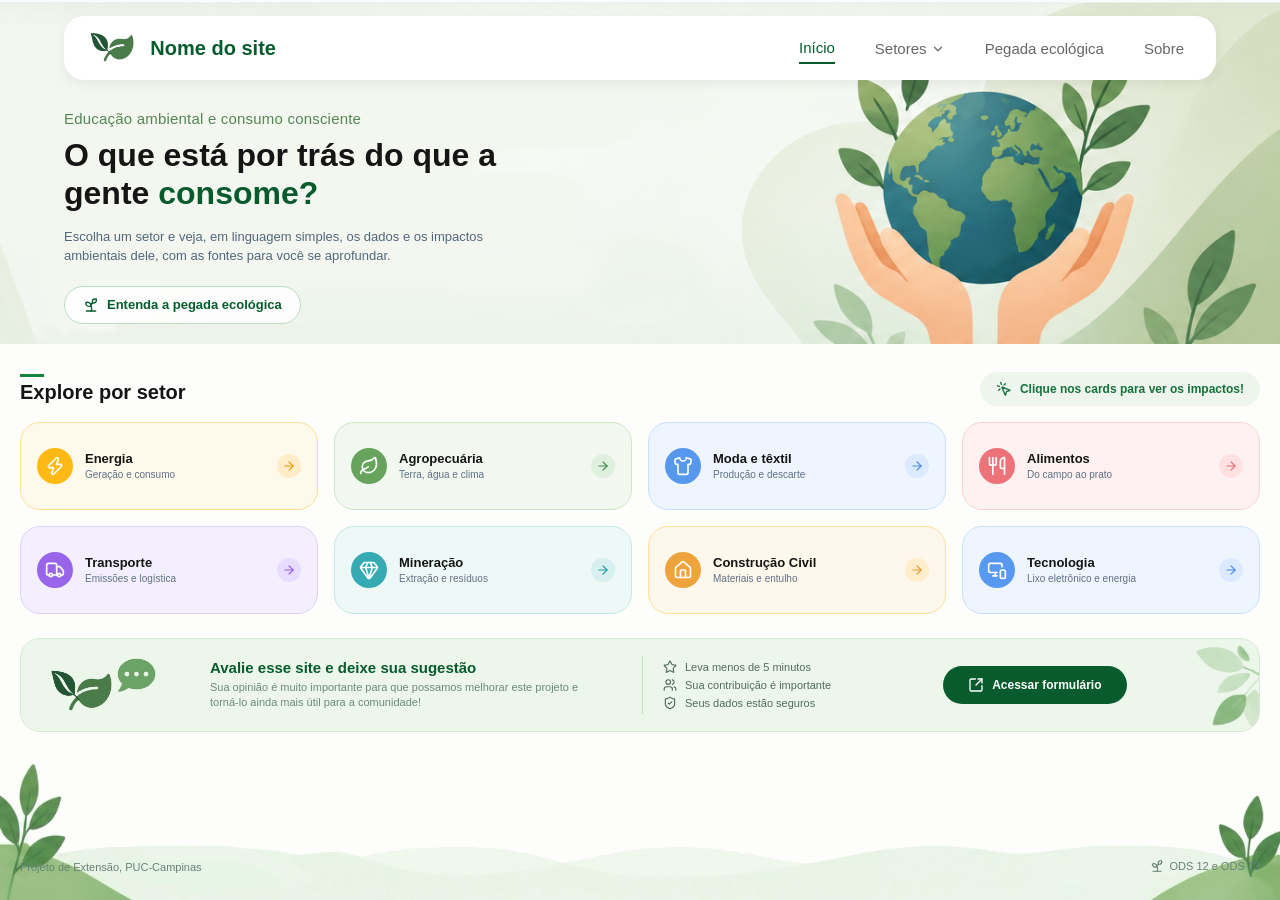
==== src/html/home.html @ e3c3a55b "criacao da pagina da pegada ecologica" ====
<!DOCTYPE html>
<html lang="pt-BR">
<head>
    <meta charset="UTF-8">
    <meta name="viewport" content="width=device-width, initial-scale=1.0">

    <title>Consumo Consciente</title>

    <link rel="stylesheet" href="../css/home.css">
    <script src="../js/home.js" defer></script>
</head>

<body>

    <!-- ícones (sprite svg, fica escondido e é reaproveitado nos cards e no dropdown) -->
    <svg width="0" height="0" style="position:absolute" aria-hidden="true">

        <symbol id="icon-energia" viewBox="0 0 24 24">
            <path d="M15.914 4a1.5 1.5 0 00-2.474-1.561l-9 9A1.5 1.5 0 005.5 14h4.002a.5.5 0 01.471.666L8.086 20a1.5 1.5 0 002.475 1.56l9-9A1.5 1.5 0 0018.5 10h-3.997a.5.5 0 01-.472-.667z" />
        </symbol>

        <symbol id="icon-agropecuaria" viewBox="0 0 24 24">
            <path d="M11 20a10 10 0 0010-10 25.9 25.9 0 00-1.04-7.281 1 1 0 00-1.755-.325C15.833 5.5 13 5.5 9.8 6.1A7 7 0 0011 20" />
            <path d="M2 21a5 5 0 012.911-4.544C7.613 15.212 8.351 15.24 11 13" />
        </symbol>

        <symbol id="icon-moda" viewBox="0 0 24 24">
            <path d="M20.38 3.46 16 2a4 4 0 0 1-8 0L3.62 3.46a2 2 0 0 0-1.34 2.23l.58 3.47a1 1 0 0 0 .99.84H6v10c0 1.1.9 2 2 2h8a2 2 0 0 0 2-2V10h2.15a1 1 0 0 0 .99-.84l.58-3.47a2 2 0 0 0-1.34-2.23z" />
        </symbol>

        <symbol id="icon-alimentos" viewBox="0 0 24 24">
            <path d="M3 2v7c0 1.1.9 2 2 2h4a2 2 0 0 0 2-2V2" />
            <path d="M7 2v20" />
            <path d="M21 15V2a5 5 0 0 0-5 5v6c0 1.1.9 2 2 2h3Zm0 0v7" />
        </symbol>

        <symbol id="icon-transporte" viewBox="0 0 24 24">
            <path d="M14 18V6a2 2 0 0 0-2-2H4a2 2 0 0 0-2 2v11a1 1 0 0 0 1 1h2" />
            <path d="M15 18H9" />
            <path d="M19 18h2a1 1 0 0 0 1-1v-3.65a1 1 0 0 0-.22-.624l-3.48-4.35A1 1 0 0 0 17.52 8H14" />
            <circle cx="17" cy="18" r="2" />
            <circle cx="7" cy="18" r="2" />
        </symbol>

        <symbol id="icon-mineracao" viewBox="0 0 24 24">
            <path d="M10.5 3 8 9l4 13 4-13-2.5-6" />
            <path d="M17 3a2 2 0 0 1 1.6.8l3 4a2 2 0 0 1 .013 2.382l-7.99 10.986a2 2 0 0 1-3.247 0l-7.99-10.986A2 2 0 0 1 2.4 7.8l2.998-3.997A2 2 0 0 1 7 3z" />
            <path d="M2 9h20" />
        </symbol>

        <symbol id="icon-construcao" viewBox="0 0 24 24">
            <path d="M15 21v-8a1 1 0 0 0-1-1h-4a1 1 0 0 0-1 1v8" />
            <path d="M3 10a2 2 0 0 1 .709-1.528l7-6a2 2 0 0 1 2.582 0l7 6A2 2 0 0 1 21 10v9a2 2 0 0 1-2 2H5a2 2 0 0 1-2-2z" />
        </symbol>

        <symbol id="icon-tecnologia" viewBox="0 0 24 24">
            <path d="M18 8V6a2 2 0 0 0-2-2H4a2 2 0 0 0-2 2v7a2 2 0 0 0 2 2h8" />
            <path d="M10 19v-3.96 3.15" />
            <path d="M7 19h5" />
            <rect width="6" height="10" x="16" y="12" rx="2" />
        </symbol>

        <symbol id="icon-brota" viewBox="0 0 24 24">
            <path d="M14 9.536V7a4 4 0 0 1 4-4h1.5a.5.5 0 0 1 .5.5V5a4 4 0 0 1-4 4 4 4 0 0 0-4 4c0 2 1 3 1 5a5 5 0 0 1-1 3" />
            <path d="M4 9a5 5 0 0 1 8 4 5 5 0 0 1-8-4" />
            <path d="M5 21h14" />
        </symbol>

        <symbol id="icon-clique" viewBox="0 0 24 24">
            <path d="M14 4.1 12 6" />
            <path d="m5.1 8-2.9-.8" />
            <path d="m6 12-1.9 2" />
            <path d="M7.2 2.2 8 5.1" />
            <path d="M9.037 9.69a.498.498 0 0 1 .653-.653l11 4.5a.5.5 0 0 1-.074.949l-4.349 1.041a1 1 0 0 0-.74.739l-1.04 4.35a.5.5 0 0 1-.95.074z" />
        </symbol>

        <symbol id="icon-chat" viewBox="0 0 24 24">
            <path d="M2.992 16.342a2 2 0 0 1 .094 1.167l-1.065 3.29a1 1 0 0 0 1.236 1.168l3.413-.998a2 2 0 0 1 1.099.092 10 10 0 1 0-4.777-4.719" />
            <path d="M8 12h.01" />
            <path d="M12 12h.01" />
            <path d="M16 12h.01" />
        </symbol>

        <symbol id="icon-estrela" viewBox="0 0 24 24">
            <path d="M11.525 2.295a.53.53 0 0 1 .95 0l2.31 4.679a2.123 2.123 0 0 0 1.595 1.16l5.166.756a.53.53 0 0 1 .294.904l-3.736 3.638a2.123 2.123 0 0 0-.611 1.878l.882 5.14a.53.53 0 0 1-.771.56l-4.618-2.428a2.122 2.122 0 0 0-1.973 0L6.396 21.01a.53.53 0 0 1-.77-.56l.881-5.139a2.122 2.122 0 0 0-.611-1.879L2.16 9.795a.53.53 0 0 1 .294-.906l5.165-.755a2.122 2.122 0 0 0 1.597-1.16z" />
        </symbol>

        <symbol id="icon-pessoas" viewBox="0 0 24 24">
            <path d="M16 21v-2a4 4 0 0 0-4-4H6a4 4 0 0 0-4 4v2" />
            <path d="M16 3.128a4 4 0 0 1 0 7.744" />
            <path d="M22 21v-2a4 4 0 0 0-3-3.87" />
            <circle cx="9" cy="7" r="4" />
        </symbol>

        <symbol id="icon-escudo" viewBox="0 0 24 24">
            <path d="M20 13c0 5-3.5 7.5-7.66 8.95a1 1 0 0 1-.67-.01C7.5 20.5 4 18 4 13V6a1 1 0 0 1 1-1c2 0 4.5-1.2 6.24-2.72a1.17 1.17 0 0 1 1.52 0C14.51 3.81 17 5 19 5a1 1 0 0 1 1 1z" />
            <path d="m9 12 2 2 4-4" />
        </symbol>

        <symbol id="icon-seta-baixo" viewBox="0 0 24 24">
            <path d="m6 9 6 6 6-6" />
        </symbol>

        <symbol id="icon-seta-direita" viewBox="0 0 24 24">
            <path d="M5 12h14" />
            <path d="m12 5 7 7-7 7" />
        </symbol>

        <symbol id="icon-compartilhar" viewBox="0 0 24 24">
            <path d="M21 13v6a2 2 0 0 1-2 2H5a2 2 0 0 1-2-2V5a2 2 0 0 1 2-2h6" />
            <path d="m21 3-9 9" />
            <path d="M15 3h6v6" />
        </symbol>

    </svg>


    <!-- header -->
    <header class="header">
        <div class="navbar">

            <a href="home.html" class="logo">
                <span class="logo-icon">
                    <img src="../../assets/home/planta_icon.PNG" alt="">
                </span>
                <span>Nome do site</span>
            </a>

            <nav class="menu">
                <a href="home.html" class="active">Início</a>

                <div class="dropdown">
                    <button class="dropdown-toggle" type="button" aria-expanded="false">
                        Setores 
                        <span class="dropdown-arrow">
                            <svg class="icon" aria-hidden="true"><use href="#icon-seta-baixo"></use></svg>
                        </span>
                    </button>

                    <div class="dropdown-menu">
                        <a href="energia.html">
                            <svg class="icon" aria-hidden="true"><use href="#icon-energia"></use></svg>
                            Energia
                        </a>
                        <a href="agropecuaria.html">
                            <svg class="icon" aria-hidden="true"><use href="#icon-agropecuaria"></use></svg>
                            Agropecuária
                        </a>
                        <a href="moda-textil.html">
                            <svg class="icon" aria-hidden="true"><use href="#icon-moda"></use></svg>
                            Moda e têxtil
                        </a>
                        <a href="alimentos.html">
                            <svg class="icon" aria-hidden="true"><use href="#icon-alimentos"></use></svg>
                            Alimentos
                        </a>
                        <a href="transporte.html">
                            <svg class="icon" aria-hidden="true"><use href="#icon-transporte"></use></svg>
                            Transporte
                        </a>
                        <a href="mineracao.html">
                            <svg class="icon" aria-hidden="true"><use href="#icon-mineracao"></use></svg>
                            Mineração
                        </a>
                        <a href="construcao-civil.html">
                            <svg class="icon" aria-hidden="true"><use href="#icon-construcao"></use></svg>
                            Construção Civil
                        </a>
                        <a href="tecnologia.html">
                            <svg class="icon" aria-hidden="true"><use href="#icon-tecnologia"></use></svg>
                            Tecnologia
                        </a>
                    </div>
                </div>

                <a href="pegada.html">
                    Pegada ecológica
                </a>
                <a href="#sobre">Sobre</a>
            </nav>

        </div>
    </header>


    <!-- banner -->
    <main>

        <section class="hero">

            <div class="hero-content">

                <span class="hero-subtitle">
                    Educação ambiental e consumo consciente
                </span>

                <h1>
                    O que está por trás do que a gente
                    <span>consome?</span>
                </h1>

                <p>
                    Escolha um setor e veja, em linguagem simples,
                    os dados e os impactos ambientais dele,
                    com as fontes para você se aprofundar.
                </p>

                <a href="pegada-ecologica.html" class="hero-button">
                    <svg class="icon" aria-hidden="true"><use href="#icon-brota"></use></svg>
                    Entenda a pegada ecológica
                </a>

            </div>

            <!-- imagem da terra -->
            <div class="hero-image">
                <img src="../../assets/home/banner.png" alt="Planeta Terra">
            </div>

        </section>


        <!-- setores -->
        <section class="sectors" id="setores">

            <div class="section-heading">

                <div>
                    <span class="heading-line"></span>
                    <h2>Explore por setor</h2>
                </div>

                <span class="impact-button">
                    <svg class="icon" aria-hidden="true"><use href="#icon-clique"></use></svg>
                    Clique nos cards para ver os impactos!
                </span>

            </div>


            <div class="sector-grid">

                <!-- energia -->
                <a href="energia.html" class="sector-card energy">
                    <div class="sector-icon">
                        <svg class="icon" aria-hidden="true"><use href="#icon-energia"></use></svg>
                    </div>
                    <div class="sector-info">
                        <h3>Energia</h3>
                        <p>Geração e consumo</p>
                    </div>
                    <span class="sector-arrow">
                        <svg class="icon" aria-hidden="true"><use href="#icon-seta-direita"></use></svg>
                    </span>
                </a>

                <!-- agropecuaria -->
                <a href="agropecuaria.html" class="sector-card agriculture">
                    <div class="sector-icon">
                        <svg class="icon" aria-hidden="true"><use href="#icon-agropecuaria"></use></svg>
                    </div>
                    <div class="sector-info">
                        <h3>Agropecuária</h3>
                        <p>Terra, água e clima</p>
                    </div>
                    <span class="sector-arrow">
                        <svg class="icon" aria-hidden="true"><use href="#icon-seta-direita"></use></svg>
                    </span>
                </a>

                <!-- moda e textil -->
                <a href="moda-textil.html" class="sector-card fashion">
                    <div class="sector-icon">
                        <svg class="icon" aria-hidden="true"><use href="#icon-moda"></use></svg>
                    </div>
                    <div class="sector-info">
                        <h3>Moda e têxtil</h3>
                        <p>Produção e descarte</p>
                    </div>
                    <span class="sector-arrow">
                        <svg class="icon" aria-hidden="true"><use href="#icon-seta-direita"></use></svg>
                    </span>
                </a>

                <!-- alimentos -->
                <a href="alimentos.html" class="sector-card food">
                    <div class="sector-icon">
                        <svg class="icon" aria-hidden="true"><use href="#icon-alimentos"></use></svg>
                    </div>
                    <div class="sector-info">
                        <h3>Alimentos</h3>
                        <p>Do campo ao prato</p>
                    </div>
                    <span class="sector-arrow">
                        <svg class="icon" aria-hidden="true"><use href="#icon-seta-direita"></use></svg>
                    </span>
                </a>

                <!-- transporte -->
                <a href="transporte.html" class="sector-card transport">
                    <div class="sector-icon">
                        <svg class="icon" aria-hidden="true"><use href="#icon-transporte"></use></svg>
                    </div>
                    <div class="sector-info">
                        <h3>Transporte</h3>
                        <p>Emissões e logística</p>
                    </div>
                    <span class="sector-arrow">
                        <svg class="icon" aria-hidden="true"><use href="#icon-seta-direita"></use></svg>
                    </span>
                </a>

                <!-- mineracao -->
                <a href="mineracao.html" class="sector-card mining">
                    <div class="sector-icon">
                        <svg class="icon" aria-hidden="true"><use href="#icon-mineracao"></use></svg>
                    </div>
                    <div class="sector-info">
                        <h3>Mineração</h3>
                        <p>Extração e resíduos</p>
                    </div>
                    <span class="sector-arrow">
                        <svg class="icon" aria-hidden="true"><use href="#icon-seta-direita"></use></svg>
                    </span>
                </a>

                <!-- construcao -->
                <a href="construcao-civil.html" class="sector-card construction">
                    <div class="sector-icon">
                        <svg class="icon" aria-hidden="true"><use href="#icon-construcao"></use></svg>
                    </div>
                    <div class="sector-info">
                        <h3>Construção Civil</h3>
                        <p>Materiais e entulho</p>
                    </div>
                    <span class="sector-arrow">
                        <svg class="icon" aria-hidden="true"><use href="#icon-seta-direita"></use></svg>
                    </span>
                </a>

                <!-- tecnologia -->
                <a href="tecnologia.html" class="sector-card technology">
                    <div class="sector-icon">
                        <svg class="icon" aria-hidden="true"><use href="#icon-tecnologia"></use></svg>
                    </div>
                    <div class="sector-info">
                        <h3>Tecnologia</h3>
                        <p>Lixo eletrônico e energia</p>
                    </div>
                    <span class="sector-arrow">
                        <svg class="icon" aria-hidden="true"><use href="#icon-seta-direita"></use></svg>
                    </span>
                </a>

            </div>

        </section>


        <!-- avaliacao e sugestoes -->
        <section class="feedback">

            <div class="feedback-brand">
                <img src="../../assets/home/planta_balao.PNG" alt="">
            </div>

            <div class="feedback-description">
                <h2>
                    Avalie esse site e deixe sua sugestão
                </h2>
                <p>
                    Sua opinião é muito importante para que possamos
                    melhorar este projeto e torná-lo ainda mais útil
                    para a comunidade!
                </p>
            </div>

            <div class="feedback-benefits">
                <p><svg class="icon" aria-hidden="true"><use href="#icon-estrela"></use></svg> Leva menos de 5 minutos</p>
                <p><svg class="icon" aria-hidden="true"><use href="#icon-pessoas"></use></svg> Sua contribuição é importante</p>
                <p><svg class="icon" aria-hidden="true"><use href="#icon-escudo"></use></svg> Seus dados estão seguros</p>
            </div>

            <a href="#" class="feedback-button">
                <svg class="icon" aria-hidden="true"><use href="#icon-compartilhar"></use></svg>
                Acessar formulário
            </a>

            <img class="feedback-flower" src="../../assets/home/florzinha.PNG" alt="Florzinha">

        </section>

    </main>


    <!-- rodape -->
    <footer class="footer" id="sobre">

        <img src="../../assets/home/footer.PNG" alt="Ilustração de natureza">

        <div class="footer-content">
            <span>Projeto de Extensão, PUC-Campinas</span>
            <span><svg class="icon" aria-hidden="true"><use href="#icon-brota"></use></svg> ODS 12 e ODS 13</span>
        </div>

    </footer>

</body>
</html>
---- src/css/home.css ----
/* configuracoes gerais */

*, *::before, *::after {
    margin: 0;
    padding: 0;
    box-sizing: border-box;
}

html {
    scroll-behavior: smooth;
}

body {
    font-family: Arial, Helvetica, sans-serif;
    background-color: #fdfefc;
    color: #151515;
    width: 100%;
    overflow-x: hidden;

    min-height: 100vh;          /* rodape desce ate o fim em telas altas */
    display: flex;
    flex-direction: column;
}

main {
    flex: 1;
    position: relative;
    z-index: 1;                 /* o conteudo fica na frente da imagem do rodape */
}

a {
    text-decoration: none;
    color: inherit;
}


/* header */

.header {
    width: 100%;
    padding: 16px 5%;
    position: relative;
    z-index: 10;
}

.navbar {
    width: 100%;
    max-width: 1280px;
    min-height: 64px;
    margin: 0 auto;

    display: flex;
    align-items: center;
    justify-content: space-between;

    padding: 0 32px;

    background-color: #ffffff;
    border-radius: 20px;

    box-shadow: 0 4px 12px rgba(0, 0, 0, 0.06);
}

.logo {
    display: flex;
    align-items: center;
    gap: 10px;

    color: #075b2c;
    font-size: 20px;
    font-weight: 600;
}

.logo-icon {
    font-size: 28px;
}

.menu {
    display: flex;
    align-items: center;
    gap: 40px;
}

.menu a {
    color: #666666;
    font-size: 15px;
    font-weight: 500;

    padding: 6px 0;
    transition: 0.3s;
}

.menu a:hover,
.menu a.active {
    color: #075b2c;
}

.menu a.active {
    border-bottom: 2px solid #075b2c;
}

/* dropdown de setores */

.dropdown {
    position: relative;
}

.dropdown-toggle {
    background: none;
    border: none;
    cursor: pointer;

    font-family: inherit;
    font-size: 15px;
    font-weight: 500;
    color: #666666;

    padding: 6px 0;
    transition: 0.3s;
}

.dropdown-toggle:hover,
.dropdown.open .dropdown-toggle {
    color: #075b2c;
}

.dropdown-arrow {
    display: inline-block;
    font-size: 12px;
    transition: transform 0.25s;
}

.dropdown.open .dropdown-arrow {
    transform: rotate(180deg);
}

.dropdown-menu {
    position: absolute;
    top: calc(100% + 14px);
    left: 50%;
    transform: translateX(-50%) translateY(-6px);

    min-width: 230px;
    padding: 8px;

    display: flex;
    flex-direction: column;

    background-color: #ffffff;
    border-radius: 16px;
    box-shadow: 0 8px 24px rgba(0, 0, 0, 0.12);

    opacity: 0;
    visibility: hidden;
    transition: 0.25s;
    z-index: 20;
}

.dropdown.open .dropdown-menu {
    opacity: 1;
    visibility: visible;
    transform: translateX(-50%) translateY(0);
}

.menu .dropdown-menu a {
    padding: 10px 14px;
    border-radius: 10px;
    font-size: 14px;
    white-space: nowrap;
}

.menu .dropdown-menu a:hover {
    background-color: #edf5ed;
    color: #075b2c;
}

/* banner principal hero */

.hero {
    width: 100%;
    max-width: none;              /* banner de ponta a ponta da tela */
    min-height: 50px;

    margin: -96px 0 0;            /* sobe para ficar atras da navbar */
    /* alinha o texto com a grade de setores */
    padding: 110px 0 20px max(5%, calc((100vw - 1280px) / 2 + 20px));

    position: relative;
    overflow: hidden;

    display: flex;
    align-items: center;

    background: linear-gradient(110deg, #f4f8ef, #f8faf6); /* so aparece se a imagem tiver transparencia */
    border-radius: 0;
}

.hero-content {
    width: 52%;
    padding-bottom: 0;
    position: relative;
    z-index: 2;
}

.hero-subtitle {
    display: block;
    color: #548653;

    font-size: 15px;
    letter-spacing: 0.2px;

    margin-bottom: 10px;
}

.hero h1 {
    max-width: 520px;

    font-size: clamp(26px, 2.5vw, 36px);
    line-height: 1.18;
    font-weight: 600;

    margin-bottom: 14px;
}

.hero h1 span {
    color: #075b2c;
}

.hero-content p {
    max-width: 460px;

    color: #52677a;
    font-size: 13px;
    line-height: 1.5;

    margin-bottom: 20px;
}

.hero-button {
    display: inline-flex;
    align-items: center;
    gap: 8px;

    padding: 10px 18px;

    border: 1px solid #b9ddc3;
    border-radius: 30px;

    background-color: #ffffffd9;
    color: #075b2c;

    font-size: 13px;
    font-weight: 600;

    transition: 0.3s;
}

.hero-button:hover {
    background-color: #075b2c;
    color: #ffffff;
}

/* imagem como fundo do banner inteiro */
.hero-image {
    position: absolute;
    inset: 0;
    width: 100%;
    z-index: 0;
}

.hero-image img {
    width: 100%;
    height: 100%;
    object-fit: cover;
    object-position: right center;  /* mantem o planeta a direita */
    display: block;
}


/* setores */

.sectors {
    width: 100%;
    max-width: 1280px;
    margin: 28px auto 0;
    padding: 0 20px;
}

.section-heading {
    display: flex;
    align-items: center;
    justify-content: space-between;

    margin-bottom: 16px;
}

.heading-line {
    display: block;
    width: 24px;
    height: 3px;

    background-color: #16833f;
    margin-bottom: 4px;
}

.section-heading h2 {
    font-size: 20px;
    font-weight: 600;
}

.impact-button {
    display: inline-flex;
    align-items: center;

    padding: 9px 16px;

    border-radius: 30px;
    background-color: #edf5ed;

    color: #16713b;
    font-size: 12px;
    font-weight: 600;

    transition: 0.3s;
}

.impact-button:hover {
    background-color: #dcebdc;
}


/* grade de setores */

.sector-grid {
    display: grid;
    grid-template-columns: repeat(4, 1fr);
    gap: 16px;
}

.sector-card {
    min-height: 88px;

    padding: 12px 16px;

    display: flex;
    align-items: center;
    gap: 12px;

    position: relative;

    border: 1px solid;
    border-radius: 20px;

    transition: 0.25s;
}

.sector-card:hover {
    transform: translateY(-3px);
    box-shadow: 0 6px 14px rgba(0, 0, 0, 0.07);
}

.sector-icon {
    width: 36px;
    height: 36px;
    flex-shrink: 0;

    display: flex;
    align-items: center;
    justify-content: center;

    border-radius: 50%;

    color: #ffffff;
    font-size: 18px;
    font-weight: bold;
}

.sector-info h3 {
    font-size: 13px;
    font-weight: 600;
    margin-bottom: 3px;
}

.sector-info p {
    font-size: 10px;
    color: #607286;
}

.sector-arrow {
    width: 24px;
    height: 24px;

    display: flex;
    align-items: center;
    justify-content: center;

    border-radius: 50%;

    margin-left: auto;
    font-size: 14px;
}


/* cores setores */

.energy { background: #fdf9eb; border-color: #ffdf91; }
.energy .sector-icon { background: #ffb914; }
.energy .sector-arrow { background: #ffedc9; color: #ec9b00; }

.agriculture { background: #f2f8ef; border-color: #cce8c3; }
.agriculture .sector-icon { background: #66a45c; }
.agriculture .sector-arrow { background: #e0f0df; color: #438b48; }

.fashion { background: #eef5ff; border-color: #cbdfff; }
.fashion .sector-icon { background: #5598ed; }
.fashion .sector-arrow { background: #dceaff; color: #4589e8; }

.food { background: #fdf2f1; border-color: #ffd2cf; }
.food .sector-icon { background: #ed7279; }
.food .sector-arrow { background: #ffe1e1; color: #e66c72; }

.transport { background: #f3efff; border-color: #dfd0ff; }
.transport .sector-icon { background: #9864e9; }
.transport .sector-arrow { background: #e9ddff; color: #9259e8; }

.mining { background: #eef8f7; border-color: #c4e9e5; }
.mining .sector-icon { background: #35aab2; }
.mining .sector-arrow { background: #d7f0ef; color: #259aa4; }

.construction { background: #fdf8eb; border-color: #ffdf9b; }
.construction .sector-icon { background: #efa33c; }
.construction .sector-arrow { background: #ffedcc; color: #e99526; }

.technology { background: #eff5ff; border-color: #cbdfff; }
.technology .sector-icon { background: #5799f1; }
.technology .sector-arrow { background: #dceaff; color: #4789e9; }


/* avaliacoes e sugestoes */

.feedback {
    width: calc(100% - 40px);   /* 20px de recuo de cada lado, igual ao .sectors */
    max-width: 1240px; 
    min-height: 90px;

    margin: 24px auto 0;        /* sem margem embaixo, o rodape sobe por tras do card */
    padding: 16px 28px;

    display: flex;
    align-items: center;
    justify-content: left;
    gap: 52px;

    background-color: #edf6eb;
    border: 1px solid #d7ead4;
    border-radius: 20px;

    position: relative;
    overflow: hidden;       /* a imagem respeita os cantos arredondados */
    padding-right: 90px;
}

.feedback-flower {
    position: absolute;
    top: 0;
    right: 0;
    height: 100%;           /* acompanha a altura do card */
    width: auto;            /* mantém a proporção */

    pointer-events: none;   /* o clique passa direto, não atrapalha o botão */
}

.feedback-brand {
    display: flex;
    align-items: center;
    gap: 6px;

    color: #367847;
    font-size: 36px;
}

.feedback-chat {
    width: 38px;
    height: 28px;

    display: flex;
    align-items: center;
    justify-content: center;

    border-radius: 50%;

    background-color: #69a875;
    color: white;

    font-size: 12px;
    letter-spacing: 2px;
}

.feedback-description {
    flex: 1;
    max-width: 380px;
}

.feedback-description h2 {
    color: #075b2c;
    font-size: 15px;
    margin-bottom: 4px;
}

.feedback-description p {
    color: #6d8a7a;
    font-size: 11px;
    line-height: 1.4;
}

.feedback-benefits {
    padding-left: 20px;
    border-left: 1px solid #c6ddc8;
}

.feedback-benefits p {
    color: #526c5d;
    font-size: 11px;
    margin: 4px 0;
}

.feedback-button {
    display: inline-flex;
    align-items: center;
    justify-content: center;

    white-space: nowrap;

    padding: 11px 25px;

    background-color: #075b2c;
    color: white;

    border-radius: 30px;

    font-size: 12px;
    font-weight: 600;

    transition: 0.3s;
    transform: translateX(60px);
}

.feedback-button:hover {
    background-color: #0b793b;
}


/* rodape */

.footer {
    width: 100%;
    margin: -90px auto 0;       /* sobe o rodape por tras do card */
    position: relative;
    overflow: hidden;
    flex-shrink: 0;
}

.footer img {
    display: block;
    width: 100%;
    height: auto;               /* mostra a imagem inteira sem cortar */
}

.footer-content {
    position: absolute;    /* o texto fica por cima da imagem */
    inset: 0;
    z-index: 1;

    max-width: 1280px;
    margin: 0 auto;
    padding: 0 20px;

    display: flex;
    align-items: flex-end;     /* texto na parte de baixo */
    justify-content: space-between;
    padding-bottom: 27px;

    color: #668277;
    font-size: 11px;
}

/* icones svg */

.icon {
    width: 1em;
    height: 1em;
    flex-shrink: 0;

    fill: none;
    stroke: currentColor;       /* usa a cor do texto/elemento */
    stroke-width: 2;
    stroke-linecap: round;
    stroke-linejoin: round;
}

.sector-icon .icon {
    width: 20px;
    height: 20px;
}

.dropdown-menu .icon {
    width: 18px;
    height: 18px;
    color: #16833f;
}

.menu .dropdown-menu a {
    display: flex;              /* ícone e texto lado a lado */
    align-items: center;
    gap: 10px;
}

/* ajustes dos novos icones */
.logo-icon img {
    height: 32px;       /* teste 28px, 36px, 40px... */
    width: auto;        /* mantém a proporção original */
    display: block;
    transform: translate(-6px, -2px);   /* (horizontal, vertical) */
}

.logo-icon {
    display: flex;              /* icone com 28px, herdando o verde da logo */
}

.dropdown-arrow .icon {
    width: 14px;
    height: 14px;
    vertical-align: -2px;
}

.hero-button .icon {
    width: 16px;
    height: 16px;
}

.impact-button {
    gap: 8px;
}

.impact-button .icon {
    width: 16px;
    height: 16px;
}

.sector-arrow .icon {
    width: 14px;
    height: 14px;
}

.feedback-benefits p {
    display: flex;
    align-items: center;
    gap: 8px;
}

.feedback-benefits .icon {
    width: 14px;
    height: 14px;
}

.feedback-button {
    gap: 8px;
}

.feedback-button .icon {
    width: 16px;
    height: 16px;
}

.footer-content span {
    display: inline-flex;
    align-items: center;
    gap: 6px;
}

.footer-content .icon {
    width: 14px;
    height: 14px;
}

.feedback-brand img {
    height: 60px;       /* teste 44px, 56px, 64px... */
    width: auto;        /* mantém a proporção original */
    display: block;
}

/* responsividade */

@media (max-width: 1024px) {
    .sector-grid {
        grid-template-columns: repeat(2, 1fr);
    }
}

@media (max-width: 768px) {
    .navbar {
        flex-direction: column;
        gap: 12px;
        padding: 16px;
    }

    .menu {
        width: 100%;
        justify-content: center;
        flex-wrap: wrap;
        gap: 8px 16px;
    }

    .hero {
        flex-direction: column;
        text-align: center;
        margin-top: 0;
        padding: 40px 20px 0;
        min-height: 0;
    }

    .hero-content {
        width: 100%;
        padding-bottom: 20px;
    }

    .hero-content p {
        margin-left: auto;
        margin-right: auto;
    }

    /* no mobile a imagem volta ao fluxo normal, abaixo do texto */
    .hero-image {
        position: relative;
        width: 100%;
        height: 220px;
    }

    .section-heading {
        flex-direction: column;
        align-items: flex-start;
        gap: 12px;
    }

    .sector-grid {
        grid-template-columns: 1fr;
    }

    .feedback {
        flex-direction: column;
        align-items: flex-start;
        padding: 20px;
    }

    .feedback-benefits {
        padding-left: 0;
        border-left: none;
    }

    .footer {
        margin-top: -30px;
    }
}
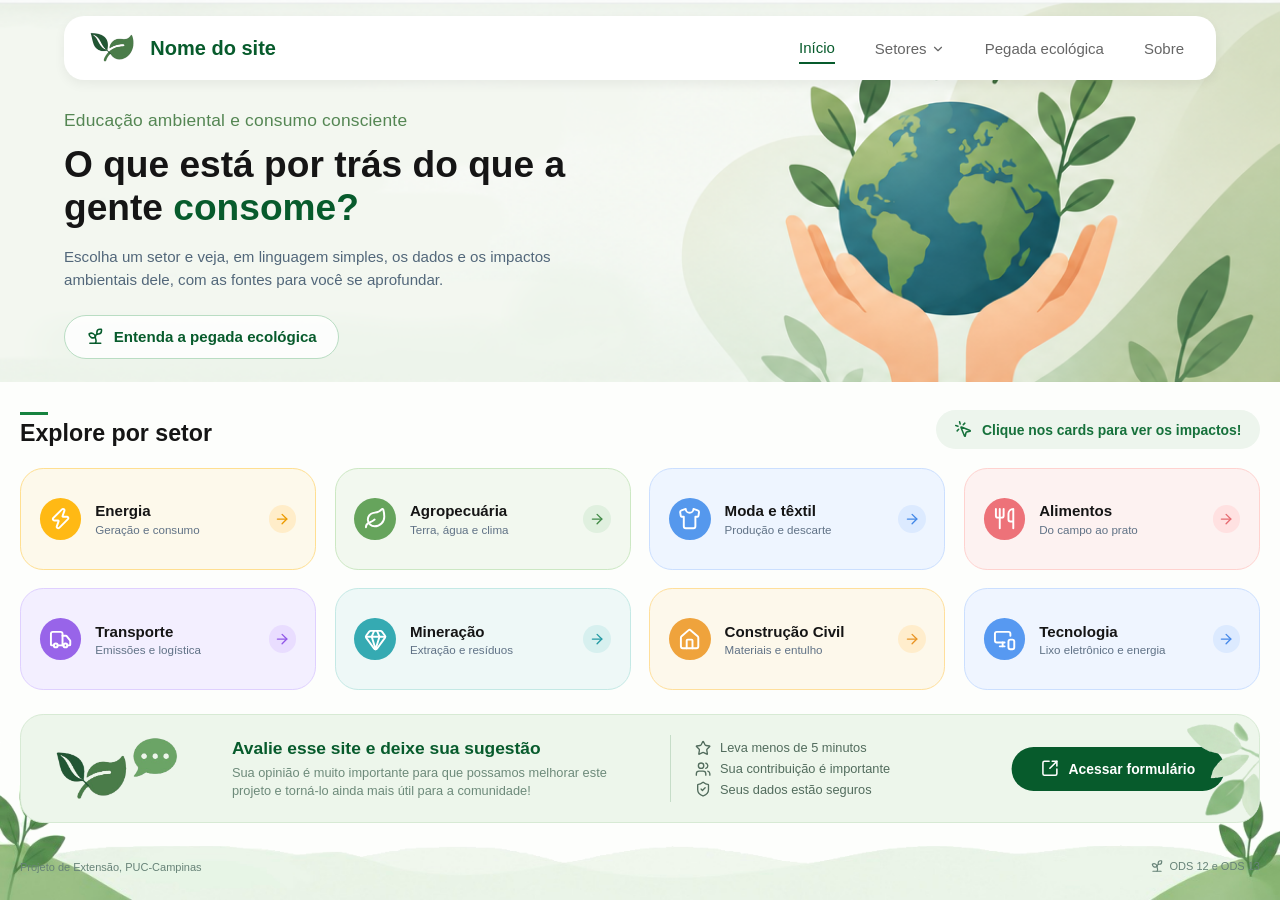
==== commit e2cb6bbc: "Update home.html" ====
--- a/src/html/home.html
+++ b/src/html/home.html
@@ -12,7 +12,7 @@
 
 <body>
 
-    <!-- ícones (sprite svg, fica escondido e é reaproveitado nos cards e no dropdown) -->
+    <!-- ícones -->
     <svg width="0" height="0" style="position:absolute" aria-hidden="true">
 
         <symbol id="icon-energia" viewBox="0 0 24 24">
@@ -176,7 +176,7 @@
                 <a href="pegada.html">
                     Pegada ecológica
                 </a>
-                <a href="#sobre">Sobre</a>
+                <a href="sobre.html">Sobre</a>
             </nav>
 
         </div>
@@ -205,7 +205,7 @@
                     com as fontes para você se aprofundar.
                 </p>
 
-                <a href="pegada-ecologica.html" class="hero-button">
+                <a href="pegada.html" class="hero-button">
                     <svg class="icon" aria-hidden="true"><use href="#icon-brota"></use></svg>
                     Entenda a pegada ecológica
                 </a>
@@ -310,7 +310,7 @@
                     </span>
                 </a>
 
-                <!-- mineracao -->
+                <!-- mine -->
                 <a href="mineracao.html" class="sector-card mining">
                     <div class="sector-icon">
                         <svg class="icon" aria-hidden="true"><use href="#icon-mineracao"></use></svg>
@@ -381,7 +381,7 @@
                 <p><svg class="icon" aria-hidden="true"><use href="#icon-escudo"></use></svg> Seus dados estão seguros</p>
             </div>
 
-            <a href="#" class="feedback-button">
+            <a href="https://forms.gle/HVgaGp9EPmEBstvR9" class="feedback-button">
                 <svg class="icon" aria-hidden="true"><use href="#icon-compartilhar"></use></svg>
                 Acessar formulário
             </a>
--- a/src/css/home.css
+++ b/src/css/home.css
@@ -183,7 +183,7 @@
 
     margin: -96px 0 0;            /* sobe para ficar atras da navbar */
     /* alinha o texto com a grade de setores */
-    padding: 110px 0 20px max(5%, calc((100vw - 1280px) / 2 + 20px));
+    padding: 110px 0 23.2px max(5%, calc((100vw - 1280px) / 2 + 20px));
 
     position: relative;
     overflow: hidden;
@@ -206,20 +206,20 @@
     display: block;
     color: #548653;
 
-    font-size: 15px;
+    font-size: 17.4px;
     letter-spacing: 0.2px;
 
-    margin-bottom: 10px;
+    margin-bottom: 11.6px;
 }
 
 .hero h1 {
-    max-width: 520px;
-
-    font-size: clamp(26px, 2.5vw, 36px);
+    max-width: 603px;
+
+    font-size: clamp(30px, 2.9vw, 41.8px);
     line-height: 1.18;
     font-weight: 600;
 
-    margin-bottom: 14px;
+    margin-bottom: 16.2px;
 }
 
 .hero h1 span {
@@ -227,21 +227,21 @@
 }
 
 .hero-content p {
-    max-width: 460px;
+    max-width: 534px;
 
     color: #52677a;
-    font-size: 13px;
+    font-size: 15.1px;
     line-height: 1.5;
 
-    margin-bottom: 20px;
+    margin-bottom: 23.2px;
 }
 
 .hero-button {
     display: inline-flex;
     align-items: center;
-    gap: 8px;
-
-    padding: 10px 18px;
+    gap: 9.3px;
+
+    padding: 11.6px 20.9px;
 
     border: 1px solid #b9ddc3;
     border-radius: 30px;
@@ -249,7 +249,7 @@
     background-color: #ffffffd9;
     color: #075b2c;
 
-    font-size: 13px;
+    font-size: 15.1px;
     font-weight: 600;
 
     transition: 0.3s;
@@ -291,20 +291,20 @@
     align-items: center;
     justify-content: space-between;
 
-    margin-bottom: 16px;
+    margin-bottom: 18.6px;
 }
 
 .heading-line {
     display: block;
-    width: 24px;
+    width: 27.8px;
     height: 3px;
 
     background-color: #16833f;
-    margin-bottom: 4px;
+    margin-bottom: 4.6px;
 }
 
 .section-heading h2 {
-    font-size: 20px;
+    font-size: 23.2px;
     font-weight: 600;
 }
 
@@ -312,13 +312,13 @@
     display: inline-flex;
     align-items: center;
 
-    padding: 9px 16px;
+    padding: 10.4px 18.6px;
 
     border-radius: 30px;
     background-color: #edf5ed;
 
     color: #16713b;
-    font-size: 12px;
+    font-size: 13.9px;
     font-weight: 600;
 
     transition: 0.3s;
@@ -334,22 +334,22 @@
 .sector-grid {
     display: grid;
     grid-template-columns: repeat(4, 1fr);
-    gap: 16px;
+    gap: 18.6px;
 }
 
 .sector-card {
-    min-height: 88px;
-
-    padding: 12px 16px;
-
-    display: flex;
-    align-items: center;
-    gap: 12px;
+    min-height: 102px;
+
+    padding: 13.9px 18.6px;
+
+    display: flex;
+    align-items: center;
+    gap: 13.9px;
 
     position: relative;
 
     border: 1px solid;
-    border-radius: 20px;
+    border-radius: 23.2px;
 
     transition: 0.25s;
 }
@@ -360,8 +360,8 @@
 }
 
 .sector-icon {
-    width: 36px;
-    height: 36px;
+    width: 41.8px;
+    height: 41.8px;
     flex-shrink: 0;
 
     display: flex;
@@ -371,24 +371,24 @@
     border-radius: 50%;
 
     color: #ffffff;
-    font-size: 18px;
+    font-size: 20.9px;
     font-weight: bold;
 }
 
 .sector-info h3 {
-    font-size: 13px;
+    font-size: 15.1px;
     font-weight: 600;
-    margin-bottom: 3px;
+    margin-bottom: 3.5px;
 }
 
 .sector-info p {
-    font-size: 10px;
+    font-size: 11.6px;
     color: #607286;
 }
 
 .sector-arrow {
-    width: 24px;
-    height: 24px;
+    width: 27.8px;
+    height: 27.8px;
 
     display: flex;
     align-items: center;
@@ -397,7 +397,7 @@
     border-radius: 50%;
 
     margin-left: auto;
-    font-size: 14px;
+    font-size: 16.2px;
 }
 
 
@@ -440,11 +440,11 @@
 
 .feedback {
     width: calc(100% - 40px);   /* 20px de recuo de cada lado, igual ao .sectors */
-    max-width: 1240px; 
-    min-height: 90px;
+    max-width: 1240px;
+    min-height: 104.4px;
 
     margin: 24px auto 0;        /* sem margem embaixo, o rodape sobe por tras do card */
-    padding: 16px 28px;
+    padding: 18.6px 32.5px;
 
     display: flex;
     align-items: center;
@@ -453,21 +453,21 @@
 
     background-color: #edf6eb;
     border: 1px solid #d7ead4;
-    border-radius: 20px;
+    border-radius: 23.2px;
 
     position: relative;
-    overflow: hidden;       /* a imagem respeita os cantos arredondados */
-    padding-right: 90px;
+    overflow: hidden;           /* a imagem respeita os cantos arredondados */
+    padding-right: 104.4px;
 }
 
 .feedback-flower {
     position: absolute;
     top: 0;
     right: 0;
-    height: 100%;           /* acompanha a altura do card */
-    width: auto;            /* mantém a proporção */
-
-    pointer-events: none;   /* o clique passa direto, não atrapalha o botão */
+    height: 100%;               /* acompanha a altura do card */
+    width: auto;                /* mantem a proporcao */
+
+    pointer-events: none;       /* o clique passa direto, nao atrapalha o botao */
 }
 
 .feedback-brand {
@@ -498,30 +498,30 @@
 
 .feedback-description {
     flex: 1;
-    max-width: 380px;
+    max-width: 441px;
 }
 
 .feedback-description h2 {
     color: #075b2c;
-    font-size: 15px;
-    margin-bottom: 4px;
+    font-size: 17.4px;
+    margin-bottom: 4.6px;
 }
 
 .feedback-description p {
     color: #6d8a7a;
-    font-size: 11px;
+    font-size: 12.8px;
     line-height: 1.4;
 }
 
 .feedback-benefits {
-    padding-left: 20px;
+    padding-left: 23.2px;
     border-left: 1px solid #c6ddc8;
 }
 
 .feedback-benefits p {
     color: #526c5d;
-    font-size: 11px;
-    margin: 4px 0;
+    font-size: 12.8px;
+    margin: 4.6px 0;
 }
 
 .feedback-button {
@@ -531,18 +531,18 @@
 
     white-space: nowrap;
 
-    padding: 11px 25px;
+    padding: 12.8px 29px;
 
     background-color: #075b2c;
     color: white;
 
     border-radius: 30px;
 
-    font-size: 12px;
+    font-size: 13.9px;
     font-weight: 600;
 
     transition: 0.3s;
-    transform: translateX(60px);
+    transform: translateX(69.6px);
 }
 
 .feedback-button:hover {
@@ -567,7 +567,7 @@
 }
 
 .footer-content {
-    position: absolute;    /* o texto fica por cima da imagem */
+    position: absolute;         /* o texto fica por cima da imagem */
     inset: 0;
     z-index: 1;
 
@@ -576,7 +576,7 @@
     padding: 0 20px;
 
     display: flex;
-    align-items: flex-end;     /* texto na parte de baixo */
+    align-items: flex-end;      /* texto na parte de baixo */
     justify-content: space-between;
     padding-bottom: 27px;
 
@@ -599,8 +599,8 @@
 }
 
 .sector-icon .icon {
-    width: 20px;
-    height: 20px;
+    width: 23.2px;
+    height: 23.2px;
 }
 
 .dropdown-menu .icon {
@@ -610,15 +610,15 @@
 }
 
 .menu .dropdown-menu a {
-    display: flex;              /* ícone e texto lado a lado */
+    display: flex;              /* icone e texto lado a lado */
     align-items: center;
     gap: 10px;
 }
 
 /* ajustes dos novos icones */
 .logo-icon img {
-    height: 32px;       /* teste 28px, 36px, 40px... */
-    width: auto;        /* mantém a proporção original */
+    height: 32px;               /* teste 28px, 36px, 40px... */
+    width: auto;                /* mantem a proporcao original */
     display: block;
     transform: translate(-6px, -2px);   /* (horizontal, vertical) */
 }
@@ -634,42 +634,42 @@
 }
 
 .hero-button .icon {
-    width: 16px;
-    height: 16px;
+    width: 18.6px;
+    height: 18.6px;
 }
 
 .impact-button {
-    gap: 8px;
+    gap: 9.3px;
 }
 
 .impact-button .icon {
-    width: 16px;
-    height: 16px;
+    width: 18.6px;
+    height: 18.6px;
 }
 
 .sector-arrow .icon {
-    width: 14px;
-    height: 14px;
+    width: 16.2px;
+    height: 16.2px;
 }
 
 .feedback-benefits p {
     display: flex;
     align-items: center;
-    gap: 8px;
+    gap: 9.3px;
 }
 
 .feedback-benefits .icon {
-    width: 14px;
-    height: 14px;
+    width: 16.2px;
+    height: 16.2px;
 }
 
 .feedback-button {
-    gap: 8px;
+    gap: 9.3px;
 }
 
 .feedback-button .icon {
-    width: 16px;
-    height: 16px;
+    width: 18.6px;
+    height: 18.6px;
 }
 
 .footer-content span {
@@ -684,8 +684,8 @@
 }
 
 .feedback-brand img {
-    height: 60px;       /* teste 44px, 56px, 64px... */
-    width: auto;        /* mantém a proporção original */
+    height: 69.6px;               /* teste 44px, 56px, 64px... */
+    width: auto;                /* mantem a proporcao original */
     display: block;
 }
 
@@ -748,8 +748,19 @@
 
     .feedback {
         flex-direction: column;
-        align-items: flex-start;
+        align-items: center;
         padding: 20px;
+        text-align: center;
+        gap: 25px;
+    }
+
+    .feedback-brand {
+        justify-content: center;
+    }
+
+    .feedback-description {
+        max-width: none;
+        flex: none;
     }
 
     .feedback-benefits {
@@ -757,7 +768,23 @@
         border-left: none;
     }
 
+    .feedback-benefits p {
+        justify-content: center;    /* centraliza icone + texto */
+    }
+
     .footer {
-        margin-top: -30px;
+        margin-top: 0px;
+    }
+
+    .feedback-flower {
+        top: 0;
+        right: 0;
+        height: 70px;               /* ajuste: 50px, 60px, 80px... */
+        width: auto;
+    }
+
+    .feedback-button {
+        transform: none;
+        align-self: center;
     }
 }
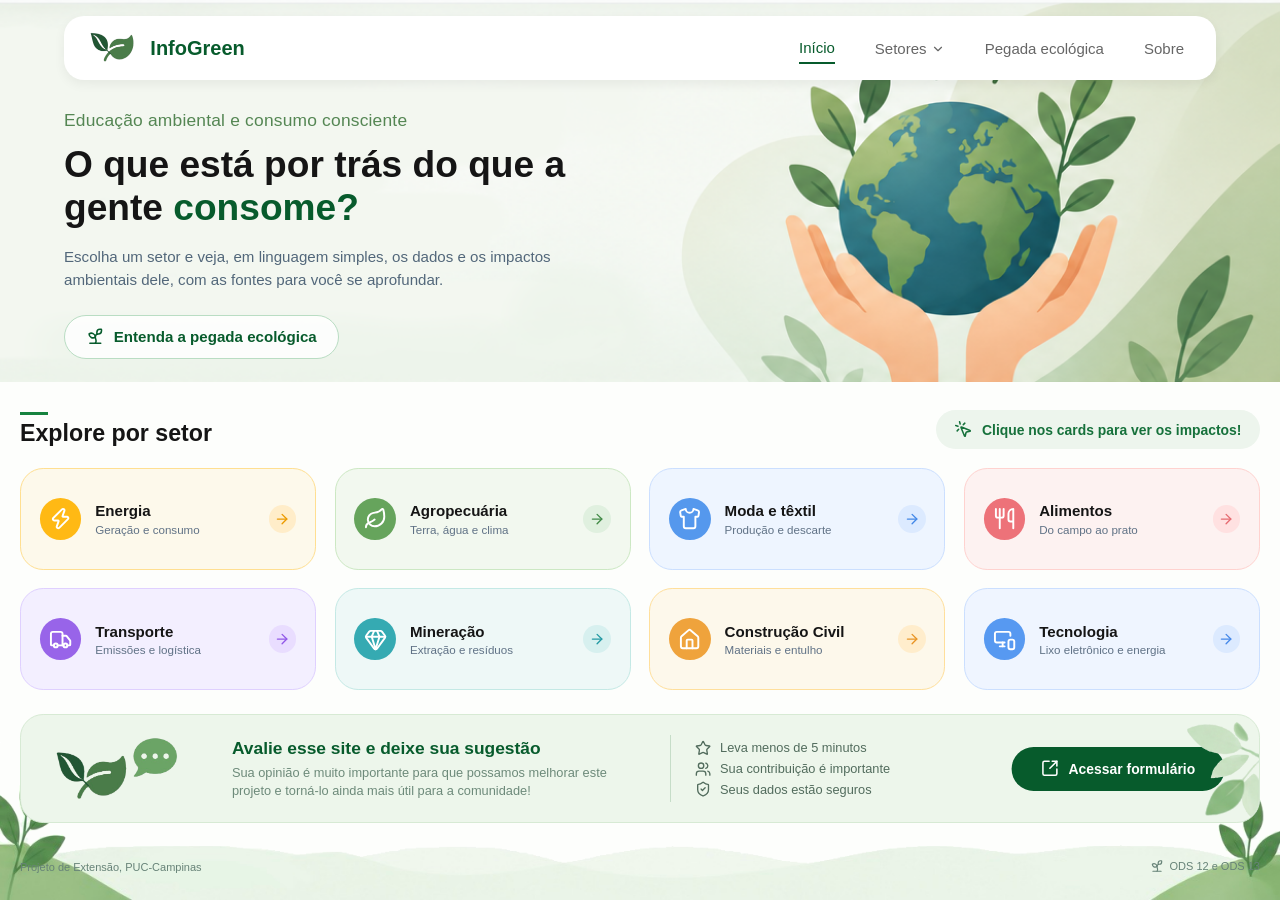
==== commit 284cf4d0: "Update home.html add nome do site infogreen YAS" ====
--- a/src/html/home.html
+++ b/src/html/home.html
@@ -123,7 +123,7 @@
                 <span class="logo-icon">
                     <img src="../../assets/home/planta_icon.PNG" alt="">
                 </span>
-                <span>Nome do site</span>
+                <span>InfoGreen</span>
             </a>
 
             <nav class="menu">
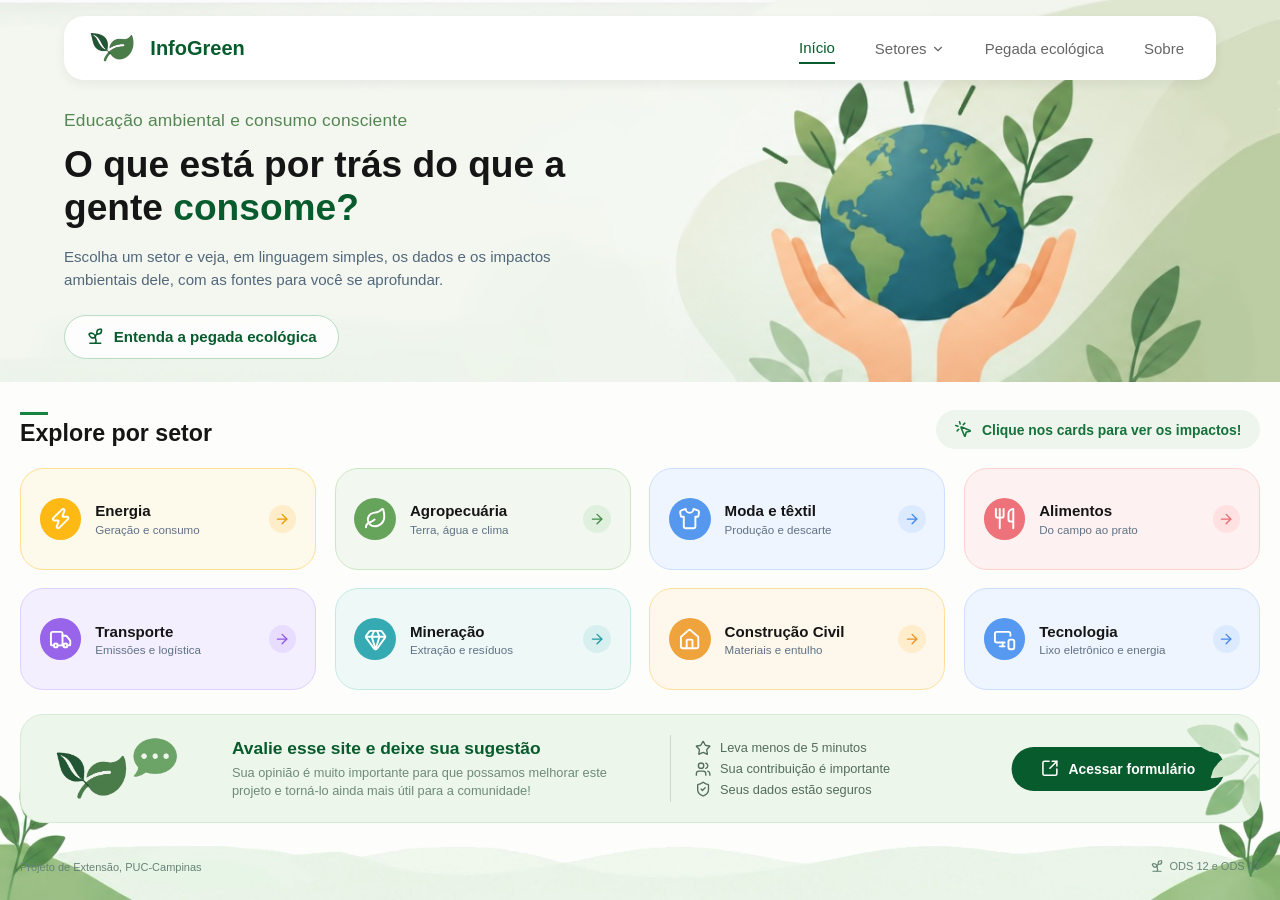
==== commit 63d597a0: "mudanca nos banners" ====
--- a/src/html/home.html
+++ b/src/html/home.html
@@ -214,7 +214,7 @@
 
             <!-- imagem da terra -->
             <div class="hero-image">
-                <img src="../../assets/home/banner.png" alt="Planeta Terra">
+                <img src="../../assets/home/banner.jpg" alt="Planeta Terra">
             </div>
 
         </section>
